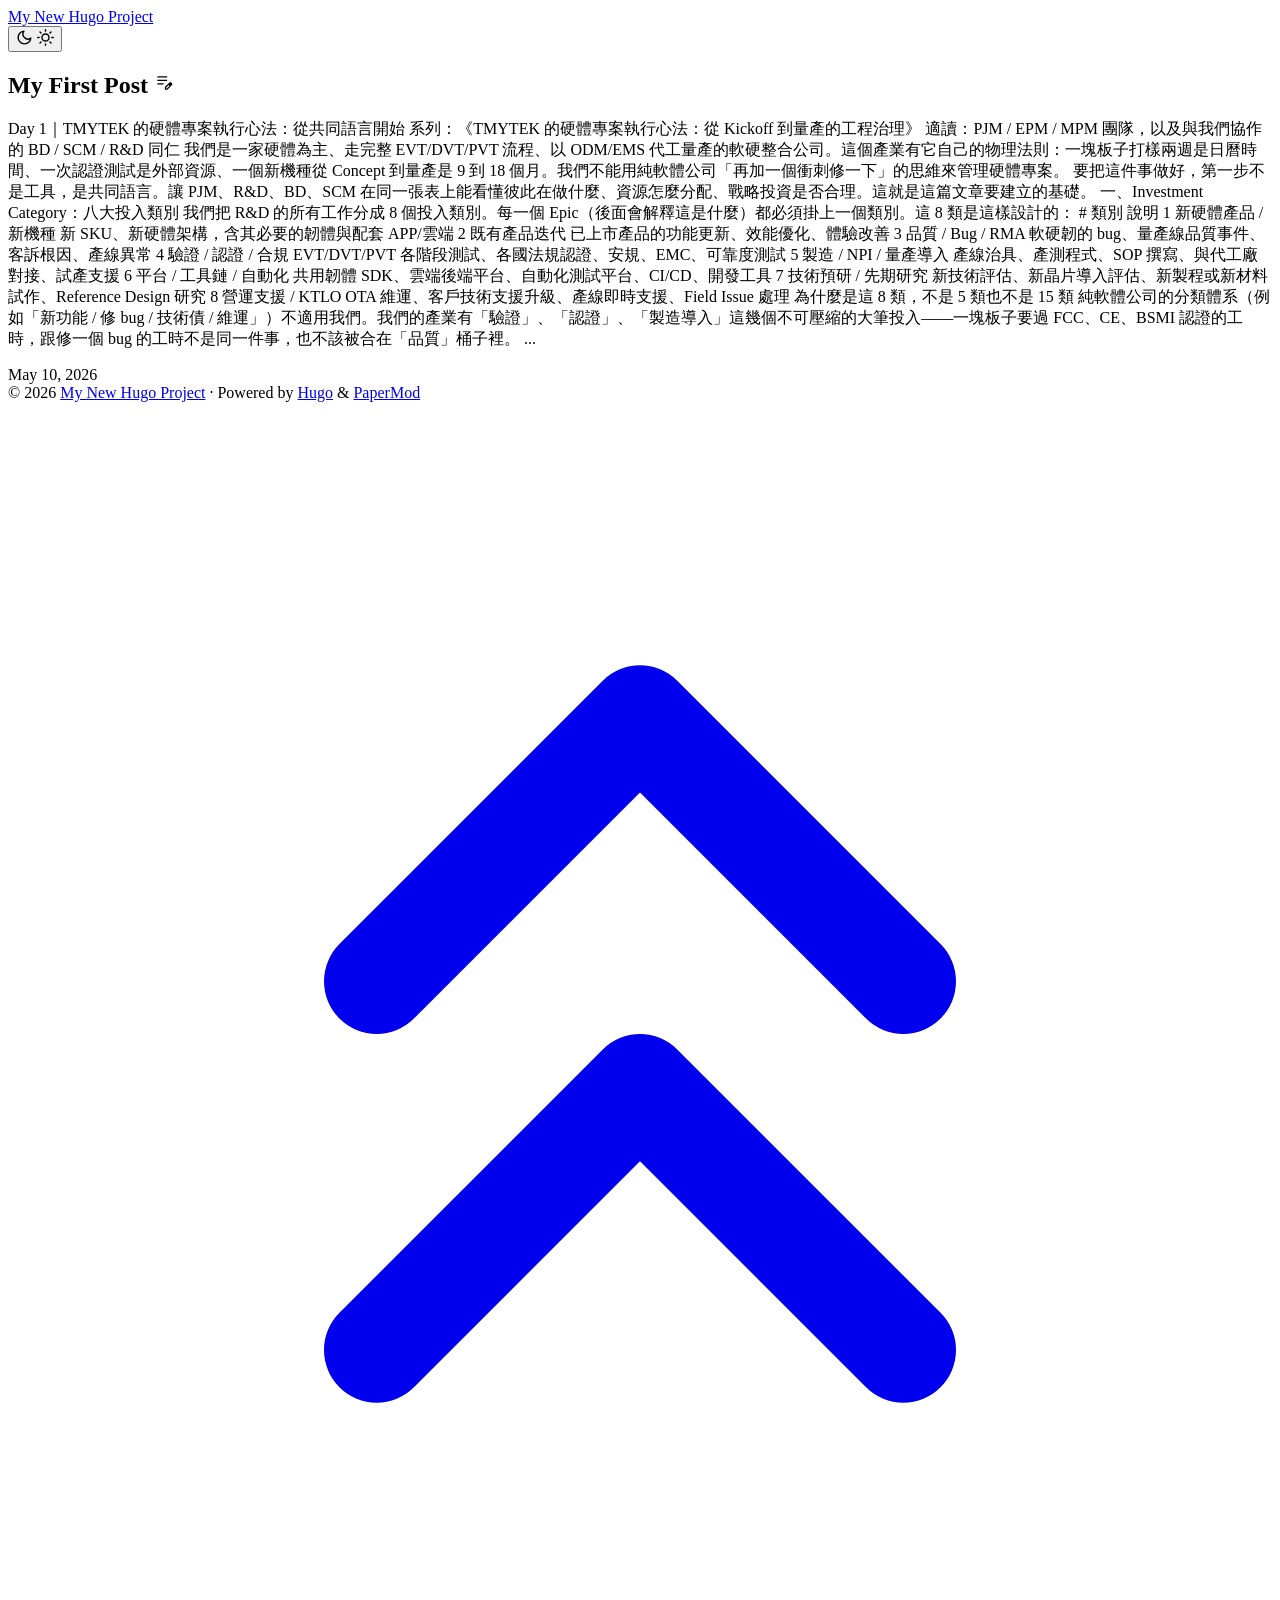
==== public/index.html @ c67ba468 "Initial commit" ====
<!DOCTYPE html>
<html lang="en" dir="auto" data-theme="auto">

<head>
	<meta name="generator" content="Hugo 0.161.1"><script src="/livereload.js?mindelay=10&amp;v=2&amp;port=1313&amp;path=livereload" data-no-instant defer></script><meta charset="utf-8">
<meta http-equiv="X-UA-Compatible" content="IE=edge">
<meta name="viewport" content="width=device-width, initial-scale=1, shrink-to-fit=no">
<meta name="robots" content="noindex, nofollow">
<title>My New Hugo Project</title>

<meta name="description" content="">
<meta name="author" content="">
<link rel="canonical" href="http://localhost:1313/">
<link crossorigin="anonymous" href="/assets/css/stylesheet.a1a1b118b3e83435265dc39da18e54244bcc0e5481d1d034aadc0c899c51e15c.css" integrity="sha256-oaGxGLPoNDUmXcOdoY5UJEvMDlSB0dA0qtwMiZxR4Vw=" rel="preload stylesheet" as="style">
<link rel="icon" href="http://localhost:1313/favicon.ico">
<link rel="icon" type="image/png" sizes="16x16" href="http://localhost:1313/favicon-16x16.png">
<link rel="icon" type="image/png" sizes="32x32" href="http://localhost:1313/favicon-32x32.png">
<link rel="apple-touch-icon" href="http://localhost:1313/apple-touch-icon.png">
<link rel="mask-icon" href="http://localhost:1313/safari-pinned-tab.svg">
<meta name="theme-color" content="#2e2e33">
<meta name="msapplication-TileColor" content="#2e2e33">
<link rel="alternate" type="application/rss+xml" href="http://localhost:1313/index.xml" title="rss">
<link rel="alternate" hreflang="en" href="http://localhost:1313/">
<noscript>
    <style>
        #theme-toggle,
        .top-link {
            display: none;
        }

    </style>
    <style>
        @media (prefers-color-scheme: dark) {
            :root {
                --theme: rgb(29, 30, 32);
                --entry: rgb(46, 46, 51);
                --primary: rgb(218, 218, 219);
                --secondary: rgb(155, 156, 157);
                --tertiary: rgb(65, 66, 68);
                --content: rgb(196, 196, 197);
                --code-block-bg: rgb(46, 46, 51);
                --code-bg: rgb(55, 56, 62);
                --border: rgb(51, 51, 51);
                color-scheme: dark;
            }

            .list {
                background: var(--theme);
            }

            .toc {
                background: var(--entry);
            }
        }

    </style>
</noscript>
<script>
    if (localStorage.getItem("pref-theme") === "dark") {
        document.querySelector("html").dataset.theme = 'dark';
    } else if (localStorage.getItem("pref-theme") === "light") {
       document.querySelector("html").dataset.theme = 'light';
    } else if (window.matchMedia('(prefers-color-scheme: dark)').matches) {
        document.querySelector("html").dataset.theme = 'dark';
    } else {
        document.querySelector("html").dataset.theme = 'light';
    }

</script>
</head>
<body class="list" id="top">
    <header class="header">
    <nav class="header-nav">
        <div class="logo">
            <a href="http://localhost:1313/" accesskey="h" title="My New Hugo Project (Alt + H)">My New Hugo Project</a>
            <div class="logo-switches">
                <button id="theme-toggle" class="theme-toggle" accesskey="t" title="(Alt + T)" aria-label="Toggle theme">
                    <svg class="moon" xmlns="http://www.w3.org/2000/svg" width="17" height="17" viewBox="0 0 24 24"
                        fill="none" stroke="currentColor" stroke-width="2" stroke-linecap="round"
                        stroke-linejoin="round">
                        <path d="M21 12.79A9 9 0 1 1 11.21 3 7 7 0 0 0 21 12.79z"></path>
                    </svg>
                    <svg class="sun" xmlns="http://www.w3.org/2000/svg" width="17" height="17" viewBox="0 0 24 24"
                        fill="none" stroke="currentColor" stroke-width="2" stroke-linecap="round"
                        stroke-linejoin="round">
                        <circle cx="12" cy="12" r="5"></circle>
                        <line x1="12" y1="1" x2="12" y2="3"></line>
                        <line x1="12" y1="21" x2="12" y2="23"></line>
                        <line x1="4.22" y1="4.22" x2="5.64" y2="5.64"></line>
                        <line x1="18.36" y1="18.36" x2="19.78" y2="19.78"></line>
                        <line x1="1" y1="12" x2="3" y2="12"></line>
                        <line x1="21" y1="12" x2="23" y2="12"></line>
                        <line x1="4.22" y1="19.78" x2="5.64" y2="18.36"></line>
                        <line x1="18.36" y1="5.64" x2="19.78" y2="4.22"></line>
                    </svg>
                </button>
            </div>
        </div>
        <ul id="menu" class="menu">
        </ul>
    </nav>
</header>
<main class="main"> 

<article class="first-entry"> 
  <header class="entry-header">
    <h2 class="entry-hint-parent">My First Post
      <span class="entry-hint" title="Draft">
        <svg xmlns="http://www.w3.org/2000/svg" height="20" viewBox="0 -960 960 960" fill="currentColor">
          <path
            d="M160-410v-60h300v60H160Zm0-165v-60h470v60H160Zm0-165v-60h470v60H160Zm360 580v-123l221-220q9-9 20-13t22-4q12 0 23 4.5t20 13.5l37 37q9 9 13 20t4 22q0 11-4.5 22.5T862.09-380L643-160H520Zm300-263-37-37 37 37ZM580-220h38l121-122-18-19-19-18-122 121v38Zm141-141-19-18 37 37-18-19Z" />
        </svg>
      </span>
    </h2>
  </header>
  <div class="entry-content">
    <p>Day 1｜TMYTEK 的硬體專案執行心法：從共同語言開始 系列：《TMYTEK 的硬體專案執行心法：從 Kickoff 到量產的工程治理》 適讀：PJM / EPM / MPM 團隊，以及與我們協作的 BD / SCM / R&amp;D 同仁
我們是一家硬體為主、走完整 EVT/DVT/PVT 流程、以 ODM/EMS 代工量產的軟硬整合公司。這個產業有它自己的物理法則：一塊板子打樣兩週是日曆時間、一次認證測試是外部資源、一個新機種從 Concept 到量產是 9 到 18 個月。我們不能用純軟體公司「再加一個衝刺修一下」的思維來管理硬體專案。
要把這件事做好，第一步不是工具，是共同語言。讓 PJM、R&amp;D、BD、SCM 在同一張表上能看懂彼此在做什麼、資源怎麼分配、戰略投資是否合理。這就是這篇文章要建立的基礎。
一、Investment Category：八大投入類別 我們把 R&amp;D 的所有工作分成 8 個投入類別。每一個 Epic（後面會解釋這是什麼）都必須掛上一個類別。這 8 類是這樣設計的：
# 類別 說明 1 新硬體產品 / 新機種 新 SKU、新硬體架構，含其必要的韌體與配套 APP/雲端 2 既有產品迭代 已上市產品的功能更新、效能優化、體驗改善 3 品質 / Bug / RMA 軟硬韌的 bug、量產線品質事件、客訴根因、產線異常 4 驗證 / 認證 / 合規 EVT/DVT/PVT 各階段測試、各國法規認證、安規、EMC、可靠度測試 5 製造 / NPI / 量產導入 產線治具、產測程式、SOP 撰寫、與代工廠對接、試產支援 6 平台 / 工具鏈 / 自動化 共用韌體 SDK、雲端後端平台、自動化測試平台、CI/CD、開發工具 7 技術預研 / 先期研究 新技術評估、新晶片導入評估、新製程或新材料試作、Reference Design 研究 8 營運支援 / KTLO OTA 維運、客戶技術支援升級、產線即時支援、Field Issue 處理 為什麼是這 8 類，不是 5 類也不是 15 類 純軟體公司的分類體系（例如「新功能 / 修 bug / 技術債 / 維運」）不適用我們。我們的產業有「驗證」、「認證」、「製造導入」這幾個不可壓縮的大筆投入——一塊板子要過 FCC、CE、BSMI 認證的工時，跟修一個 bug 的工時不是同一件事，也不該被合在「品質」桶子裡。
...</p>
  </div>
  <footer class="entry-footer">

<span title='2026-05-10 12:37:40 +0800 CST'>May 10, 2026</span></footer>
  <a class="entry-link" aria-label="post link to My First Post" href="http://localhost:1313/posts/day1_structure/"></a>
</article>
    </main>
    
<footer class="footer">
        <span>&copy; 2026 <a href="http://localhost:1313/">My New Hugo Project</a></span> · 

    
    
    <span>
        Powered by
        <a href="https://gohugo.io/?utm_source=papermod" rel="noopener" target="_blank">Hugo</a> &
        <a href="https://github.com/adityatelange/hugo-PaperMod/" rel="noopener" target="_blank">PaperMod</a>
    </span>
</footer>
<a href="#top" id="top-link" class="top-link hidden" aria-label="go to top" title="Go to Top (Alt + G)" accesskey="g">
    <svg xmlns="http://www.w3.org/2000/svg" viewBox="0 0 24 24" fill="none" stroke="currentColor" stroke-width="2"
        stroke-linecap="round" stroke-linejoin="round" class="feather feather-chevrons-up">
        <polyline points="17 11 12 6 7 11"></polyline>
        <polyline points="17 18 12 13 7 18"></polyline>
    </svg>
</a>

<script>
    let menu = document.getElementById('menu');
    if (menu) {
        
        const scrollPosition = localStorage.getItem("menu-scroll-position");
        if (scrollPosition) {
            menu.scrollLeft = parseInt(scrollPosition, 10);
        }
        
        menu.onscroll = function () {
            localStorage.setItem("menu-scroll-position", menu.scrollLeft);
        }
    }

    document.querySelectorAll('a[href^="#"]').forEach(anchor => {
        anchor.addEventListener("click", function (e) {
            e.preventDefault();
            var id = this.getAttribute("href").substr(1);
            if (!window.matchMedia('(prefers-reduced-motion: reduce)').matches) {
                document.querySelector(`[id='${decodeURIComponent(id)}']`).scrollIntoView({
                    behavior: "smooth"
                });
            } else {
                document.querySelector(`[id='${decodeURIComponent(id)}']`).scrollIntoView();
            }
            if (id === "top") {
                history.replaceState(null, null, " ");
            } else {
                history.pushState(null, null, `#${id}`);
            }
        });
    });

</script>
<script>
    var toplink = document.getElementById("top-link");
    window.onscroll = function () {
        const scrollThreshold = window.innerHeight;
        if (document.body.scrollTop > scrollThreshold || document.documentElement.scrollTop > scrollThreshold) {
            toplink.classList.remove("hidden");
        } else {
            toplink.classList.add("hidden");
        }
    };

</script>
<script>
    document.getElementById("theme-toggle").addEventListener("click", () => {
        const html = document.querySelector("html");
        if (html.dataset.theme === "dark") {
            html.dataset.theme = 'light';
            localStorage.setItem("pref-theme", 'light');
        } else {
            html.dataset.theme = 'dark';
            localStorage.setItem("pref-theme", 'dark');
        }
    })

</script>
</body>

</html>
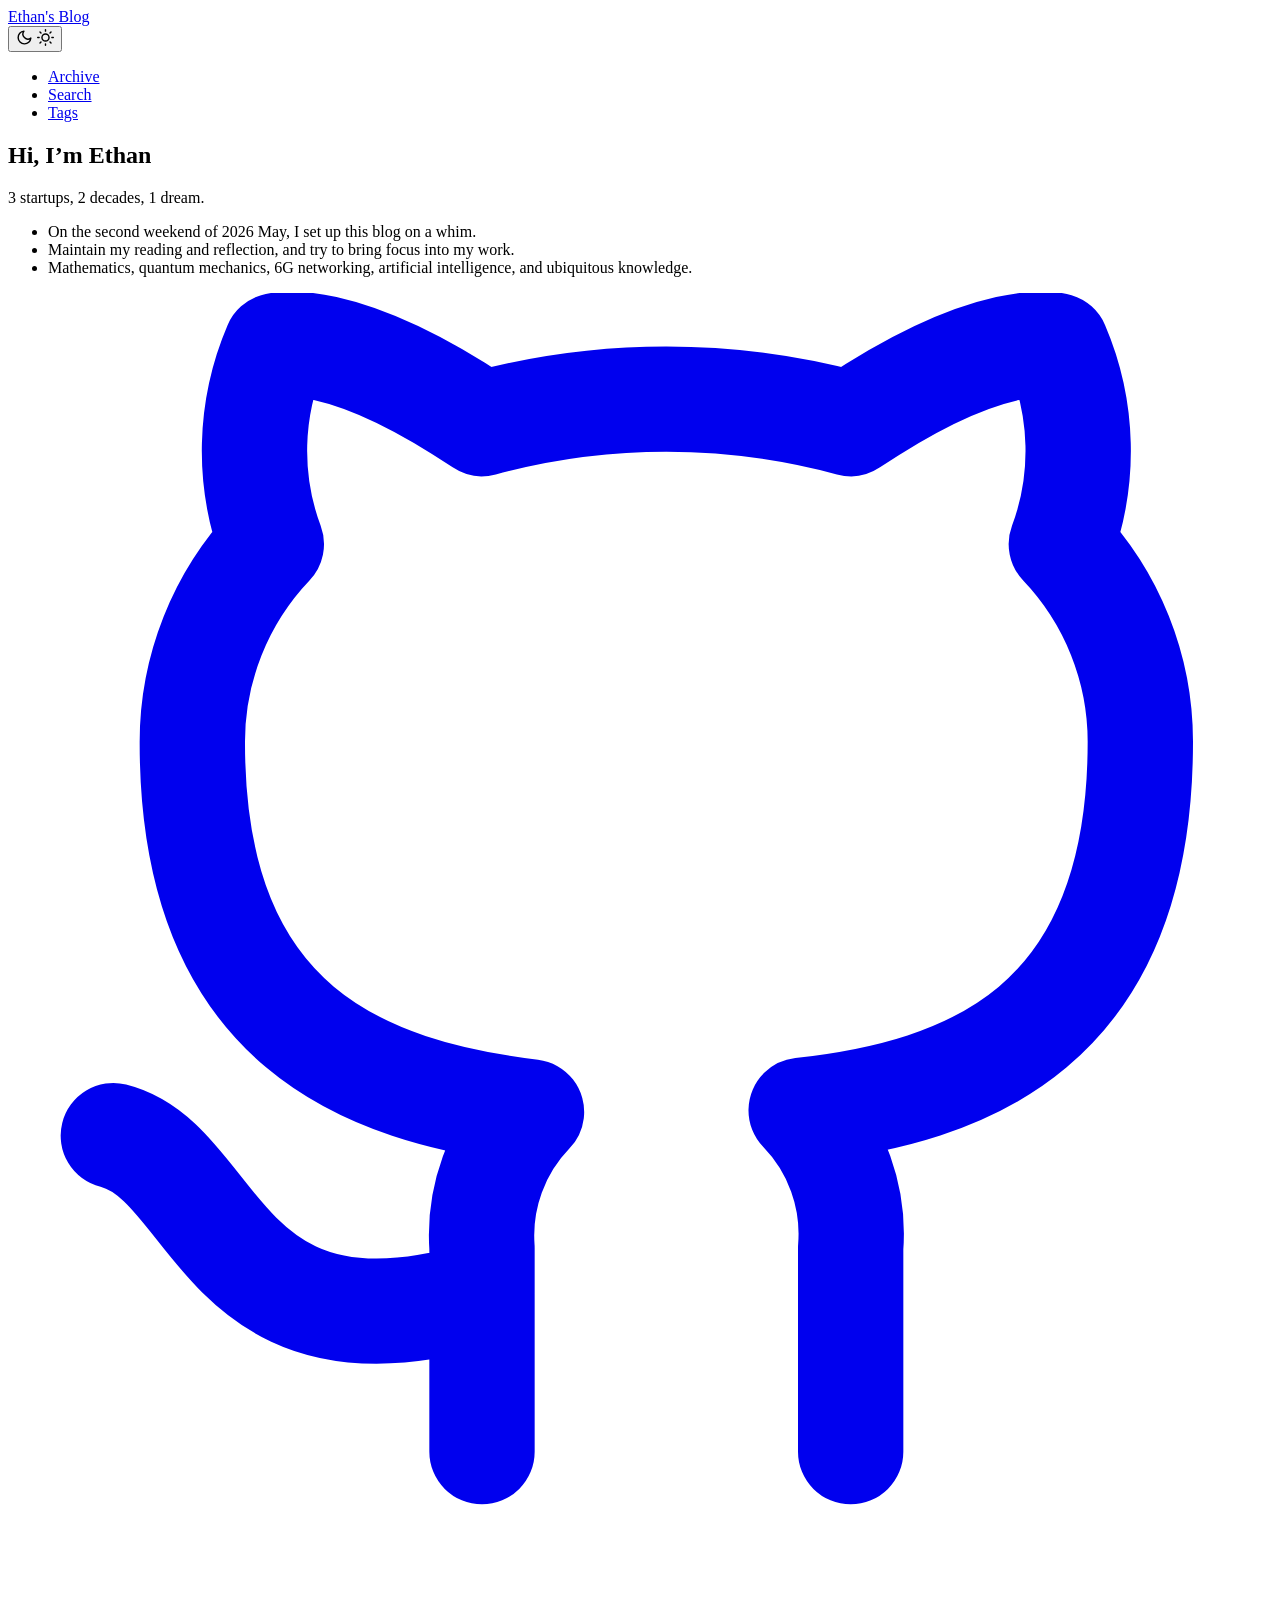
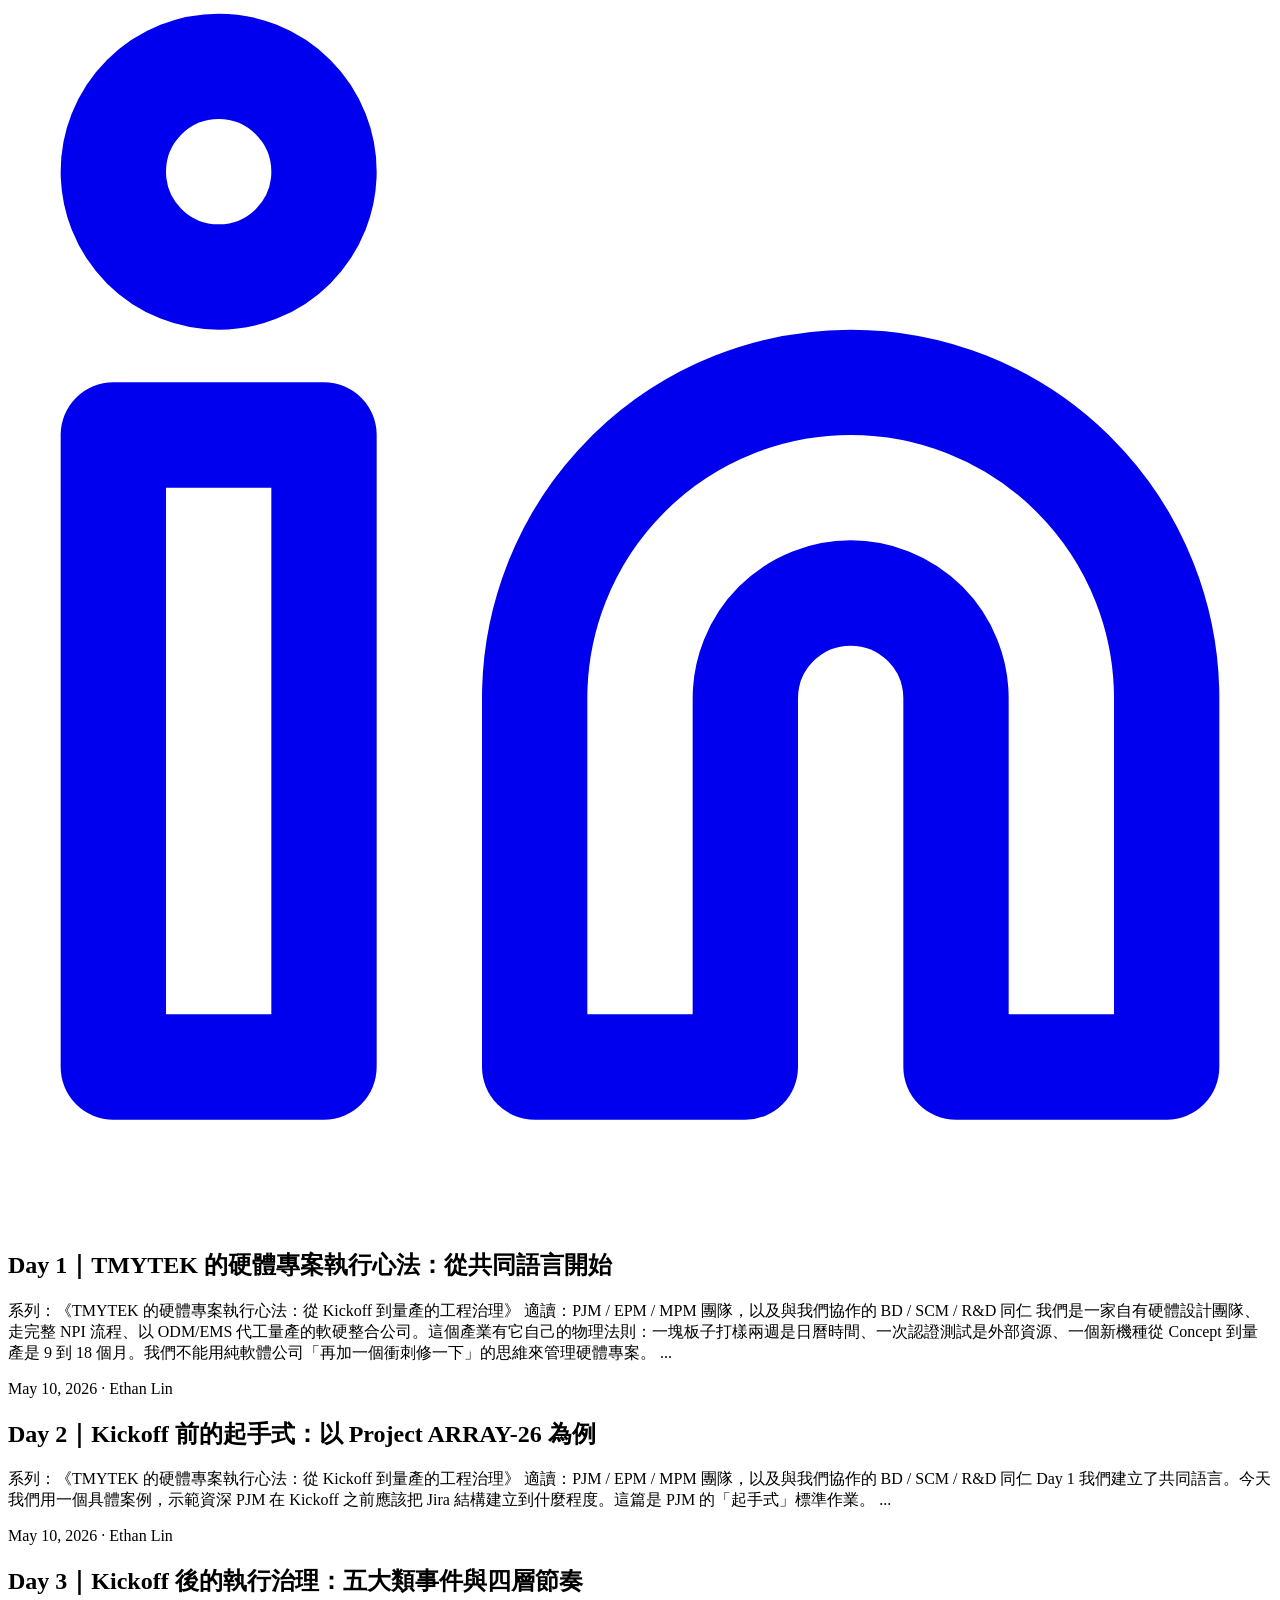
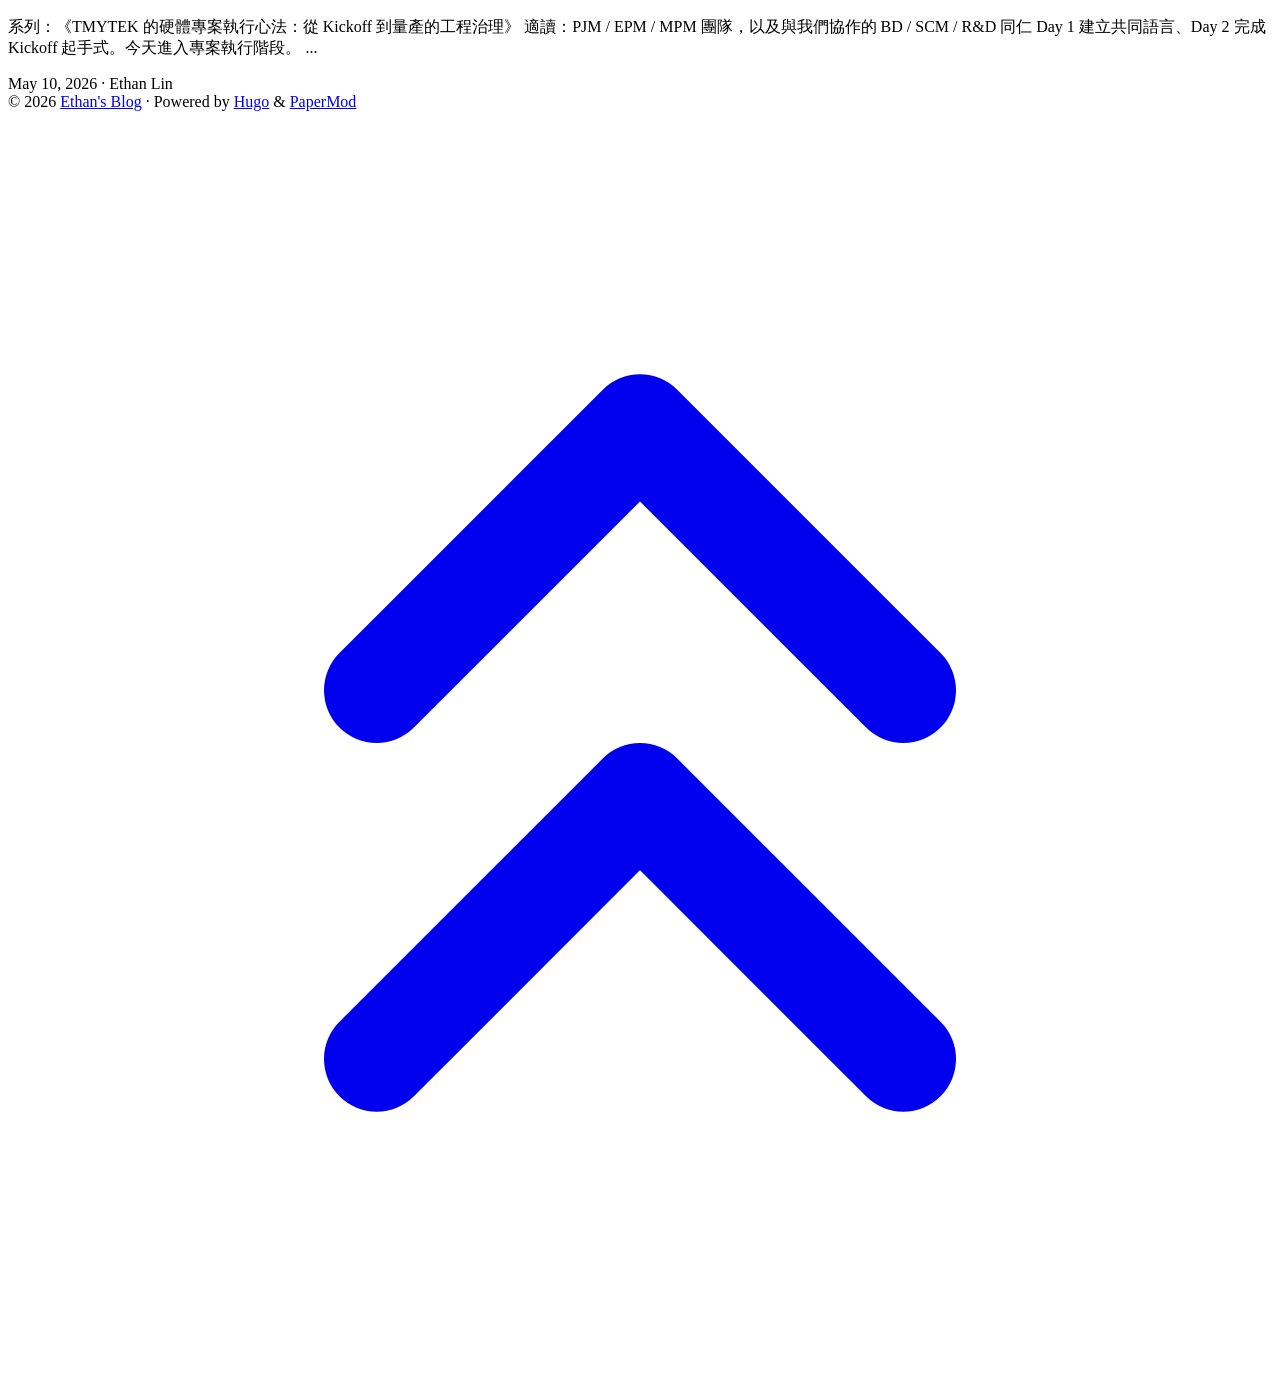
==== commit 6682cf86: "Blog revision" ====
--- a/public/index.html
+++ b/public/index.html
@@ -5,13 +5,13 @@
 	<meta name="generator" content="Hugo 0.161.1"><script src="/livereload.js?mindelay=10&amp;v=2&amp;port=1313&amp;path=livereload" data-no-instant defer></script><meta charset="utf-8">
 <meta http-equiv="X-UA-Compatible" content="IE=edge">
 <meta name="viewport" content="width=device-width, initial-scale=1, shrink-to-fit=no">
-<meta name="robots" content="noindex, nofollow">
-<title>My New Hugo Project</title>
-
-<meta name="description" content="">
-<meta name="author" content="">
+<meta name="robots" content="index, follow">
+<title>Ethan&#39;s Blog</title>
+
+<meta name="description" content="Ethan Lin 的創業與生活筆記">
+<meta name="author" content="Ethan Lin">
 <link rel="canonical" href="http://localhost:1313/">
-<link crossorigin="anonymous" href="/assets/css/stylesheet.a1a1b118b3e83435265dc39da18e54244bcc0e5481d1d034aadc0c899c51e15c.css" integrity="sha256-oaGxGLPoNDUmXcOdoY5UJEvMDlSB0dA0qtwMiZxR4Vw=" rel="preload stylesheet" as="style">
+<link crossorigin="anonymous" href="/assets/css/stylesheet.26d4b14e2db52c2d8dd96a14e433e0911502c825f55711c569be05732d8147fb.css" integrity="sha256-JtSxTi21LC2N2WoU5DPgkRUCyCX1VxHFab4Fcy2BR/s=" rel="preload stylesheet" as="style">
 <link rel="icon" href="http://localhost:1313/favicon.ico">
 <link rel="icon" type="image/png" sizes="16x16" href="http://localhost:1313/favicon-16x16.png">
 <link rel="icon" type="image/png" sizes="32x32" href="http://localhost:1313/favicon-32x32.png">
@@ -20,6 +20,7 @@
 <meta name="theme-color" content="#2e2e33">
 <meta name="msapplication-TileColor" content="#2e2e33">
 <link rel="alternate" type="application/rss+xml" href="http://localhost:1313/index.xml" title="rss">
+<link rel="alternate" type="application/json" href="http://localhost:1313/index.json" title="json">
 <link rel="alternate" hreflang="en" href="http://localhost:1313/">
 <noscript>
     <style>
@@ -66,13 +67,36 @@
         document.querySelector("html").dataset.theme = 'light';
     }
 
+</script><meta property="og:url" content="http://localhost:1313/">
+  <meta property="og:site_name" content="Ethan&#39;s Blog">
+  <meta property="og:title" content="Ethan&#39;s Blog">
+  <meta property="og:description" content="Ethan Lin 的創業與生活筆記">
+  <meta property="og:locale" content="zh_tw">
+  <meta property="og:type" content="website">
+
+  <meta name="twitter:card" content="summary">
+  <meta name="twitter:title" content="Ethan&#39;s Blog">
+  <meta name="twitter:description" content="Ethan Lin 的創業與生活筆記">
+
+<script type="application/ld+json">
+{
+  "@context": "https://schema.org",
+  "@type": "Organization",
+  "name": "Ethan's Blog",
+  "url": "http://localhost:1313/",
+  "description": "Ethan Lin 的創業與生活筆記",
+  "logo": "http://localhost:1313/favicon.ico",
+  "sameAs": [
+      "https://github.com/ethan-tmytek", "https://www.linkedin.com/in/ethan-lin-7058133b/"
+  ]
+}
 </script>
 </head>
 <body class="list" id="top">
     <header class="header">
     <nav class="header-nav">
         <div class="logo">
-            <a href="http://localhost:1313/" accesskey="h" title="My New Hugo Project (Alt + H)">My New Hugo Project</a>
+            <a href="http://localhost:1313/" accesskey="h" title="Ethan&#39;s Blog (Alt + H)">Ethan&#39;s Blog</a>
             <div class="logo-switches">
                 <button id="theme-toggle" class="theme-toggle" accesskey="t" title="(Alt + T)" aria-label="Toggle theme">
                     <svg class="moon" xmlns="http://www.w3.org/2000/svg" width="17" height="17" viewBox="0 0 24 24"
@@ -97,39 +121,115 @@
             </div>
         </div>
         <ul id="menu" class="menu">
+            <li>
+                <a href="http://localhost:1313/archives" title="Archive">
+                    <span>Archive</span>
+                </a>
+            </li>
+            <li>
+                <a href="http://localhost:1313/search" title="Search (Alt &#43; /)" accesskey=/>
+                    <span>Search</span>
+                </a>
+            </li>
+            <li>
+                <a href="http://localhost:1313/tags" title="Tags">
+                    <span>Tags</span>
+                </a>
+            </li>
         </ul>
     </nav>
 </header>
 <main class="main"> 
-
-<article class="first-entry"> 
+<article class="first-entry home-info">
+    <header class="entry-header">
+        <h1>Hi, I&rsquo;m Ethan</h1>
+    </header>
+    <div class="entry-content md-content">
+        
+        <p>3 startups, 2 decades, 1 dream.</p>
+<ul>
+<li>On the second weekend of 2026 May, I set up this blog on a whim.</li>
+<li>Maintain my reading and reflection, and try to bring focus into my work.</li>
+<li>Mathematics, quantum mechanics, 6G networking, artificial intelligence, and ubiquitous knowledge.</li>
+</ul>
+
+    </div>
+    <footer class="entry-footer">
+        <div class="social-icons" >
+    <a href="https://github.com/ethan-tmytek" target="_blank" rel="noopener noreferrer me"
+        title="Github">
+        <svg xmlns="http://www.w3.org/2000/svg" viewBox="0 0 24 24" fill="none" stroke="currentColor" stroke-width="2"
+    stroke-linecap="round" stroke-linejoin="round">
+    <path
+        d="M9 19c-5 1.5-5-2.5-7-3m14 6v-3.87a3.37 3.37 0 0 0-.94-2.61c3.14-.35 6.44-1.54 6.44-7A5.44 5.44 0 0 0 20 4.77 5.07 5.07 0 0 0 19.91 1S18.73.65 16 2.48a13.38 13.38 0 0 0-7 0C6.27.65 5.09 1 5.09 1A5.07 5.07 0 0 0 5 4.77a5.44 5.44 0 0 0-1.5 3.78c0 5.42 3.3 6.61 6.44 7A3.37 3.37 0 0 0 9 18.13V22">
+    </path>
+</svg>
+    </a>
+    <a href="https://www.linkedin.com/in/ethan-lin-7058133b/" target="_blank" rel="noopener noreferrer me"
+        title="Linkedin">
+        <svg xmlns="http://www.w3.org/2000/svg" viewBox="0 0 24 24" fill="none" stroke="currentColor" stroke-width="2"
+    stroke-linecap="round" stroke-linejoin="round">
+    <path d="M16 8a6 6 0 0 1 6 6v7h-4v-7a2 2 0 0 0-2-2 2 2 0 0 0-2 2v7h-4v-7a6 6 0 0 1 6-6z"></path>
+    <rect x="2" y="9" width="4" height="12"></rect>
+    <circle cx="4" cy="4" r="2"></circle>
+</svg>
+    </a>
+</div>
+
+    </footer>
+</article>
+
+<article class="post-entry"> 
   <header class="entry-header">
-    <h2 class="entry-hint-parent">My First Post
-      <span class="entry-hint" title="Draft">
-        <svg xmlns="http://www.w3.org/2000/svg" height="20" viewBox="0 -960 960 960" fill="currentColor">
-          <path
-            d="M160-410v-60h300v60H160Zm0-165v-60h470v60H160Zm0-165v-60h470v60H160Zm360 580v-123l221-220q9-9 20-13t22-4q12 0 23 4.5t20 13.5l37 37q9 9 13 20t4 22q0 11-4.5 22.5T862.09-380L643-160H520Zm300-263-37-37 37 37ZM580-220h38l121-122-18-19-19-18-122 121v38Zm141-141-19-18 37 37-18-19Z" />
-        </svg>
-      </span>
+    <h2 class="entry-hint-parent">Day 1｜TMYTEK 的硬體專案執行心法：從共同語言開始
     </h2>
   </header>
   <div class="entry-content">
-    <p>Day 1｜TMYTEK 的硬體專案執行心法：從共同語言開始 系列：《TMYTEK 的硬體專案執行心法：從 Kickoff 到量產的工程治理》 適讀：PJM / EPM / MPM 團隊，以及與我們協作的 BD / SCM / R&amp;D 同仁
-我們是一家硬體為主、走完整 EVT/DVT/PVT 流程、以 ODM/EMS 代工量產的軟硬整合公司。這個產業有它自己的物理法則：一塊板子打樣兩週是日曆時間、一次認證測試是外部資源、一個新機種從 Concept 到量產是 9 到 18 個月。我們不能用純軟體公司「再加一個衝刺修一下」的思維來管理硬體專案。
-要把這件事做好，第一步不是工具，是共同語言。讓 PJM、R&amp;D、BD、SCM 在同一張表上能看懂彼此在做什麼、資源怎麼分配、戰略投資是否合理。這就是這篇文章要建立的基礎。
-一、Investment Category：八大投入類別 我們把 R&amp;D 的所有工作分成 8 個投入類別。每一個 Epic（後面會解釋這是什麼）都必須掛上一個類別。這 8 類是這樣設計的：
-# 類別 說明 1 新硬體產品 / 新機種 新 SKU、新硬體架構，含其必要的韌體與配套 APP/雲端 2 既有產品迭代 已上市產品的功能更新、效能優化、體驗改善 3 品質 / Bug / RMA 軟硬韌的 bug、量產線品質事件、客訴根因、產線異常 4 驗證 / 認證 / 合規 EVT/DVT/PVT 各階段測試、各國法規認證、安規、EMC、可靠度測試 5 製造 / NPI / 量產導入 產線治具、產測程式、SOP 撰寫、與代工廠對接、試產支援 6 平台 / 工具鏈 / 自動化 共用韌體 SDK、雲端後端平台、自動化測試平台、CI/CD、開發工具 7 技術預研 / 先期研究 新技術評估、新晶片導入評估、新製程或新材料試作、Reference Design 研究 8 營運支援 / KTLO OTA 維運、客戶技術支援升級、產線即時支援、Field Issue 處理 為什麼是這 8 類，不是 5 類也不是 15 類 純軟體公司的分類體系（例如「新功能 / 修 bug / 技術債 / 維運」）不適用我們。我們的產業有「驗證」、「認證」、「製造導入」這幾個不可壓縮的大筆投入——一塊板子要過 FCC、CE、BSMI 認證的工時，跟修一個 bug 的工時不是同一件事，也不該被合在「品質」桶子裡。
+    <p> 系列：《TMYTEK 的硬體專案執行心法：從 Kickoff 到量產的工程治理》 適讀：PJM / EPM / MPM 團隊，以及與我們協作的 BD / SCM / R&amp;D 同仁
+我們是一家自有硬體設計團隊、走完整 NPI 流程、以 ODM/EMS 代工量產的軟硬整合公司。這個產業有它自己的物理法則：一塊板子打樣兩週是日曆時間、一次認證測試是外部資源、一個新機種從 Concept 到量產是 9 到 18 個月。我們不能用純軟體公司「再加一個衝刺修一下」的思維來管理硬體專案。
 ...</p>
   </div>
   <footer class="entry-footer">
 
-<span title='2026-05-10 12:37:40 +0800 CST'>May 10, 2026</span></footer>
-  <a class="entry-link" aria-label="post link to My First Post" href="http://localhost:1313/posts/day1_structure/"></a>
+<span title='2026-05-10 12:37:40 +0800 CST'>May 10, 2026</span>&nbsp;·&nbsp;<span>Ethan Lin</span></footer>
+  <a class="entry-link" aria-label="post link to Day 1｜TMYTEK 的硬體專案執行心法：從共同語言開始" href="http://localhost:1313/posts/day1_structure/"></a>
+</article>
+
+<article class="post-entry"> 
+  <header class="entry-header">
+    <h2 class="entry-hint-parent">Day 2｜Kickoff 前的起手式：以 Project ARRAY-26 為例
+    </h2>
+  </header>
+  <div class="entry-content">
+    <p> 系列：《TMYTEK 的硬體專案執行心法：從 Kickoff 到量產的工程治理》 適讀：PJM / EPM / MPM 團隊，以及與我們協作的 BD / SCM / R&amp;D 同仁
+Day 1 我們建立了共同語言。今天我們用一個具體案例，示範資深 PJM 在 Kickoff 之前應該把 Jira 結構建立到什麼程度。這篇是 PJM 的「起手式」標準作業。
+...</p>
+  </div>
+  <footer class="entry-footer">
+
+<span title='2026-05-10 12:37:40 +0800 CST'>May 10, 2026</span>&nbsp;·&nbsp;<span>Ethan Lin</span></footer>
+  <a class="entry-link" aria-label="post link to Day 2｜Kickoff 前的起手式：以 Project ARRAY-26 為例" href="http://localhost:1313/posts/day2_kickoff/"></a>
+</article>
+
+<article class="post-entry"> 
+  <header class="entry-header">
+    <h2 class="entry-hint-parent">Day 3｜Kickoff 後的執行治理：五大類事件與四層節奏
+    </h2>
+  </header>
+  <div class="entry-content">
+    <p> 系列：《TMYTEK 的硬體專案執行心法：從 Kickoff 到量產的工程治理》 適讀：PJM / EPM / MPM 團隊，以及與我們協作的 BD / SCM / R&amp;D 同仁
+Day 1 建立共同語言、Day 2 完成 Kickoff 起手式。今天進入專案執行階段。
+...</p>
+  </div>
+  <footer class="entry-footer">
+
+<span title='2026-05-10 12:37:40 +0800 CST'>May 10, 2026</span>&nbsp;·&nbsp;<span>Ethan Lin</span></footer>
+  <a class="entry-link" aria-label="post link to Day 3｜Kickoff 後的執行治理：五大類事件與四層節奏" href="http://localhost:1313/posts/day3_execution/"></a>
 </article>
     </main>
     
 <footer class="footer">
-        <span>&copy; 2026 <a href="http://localhost:1313/">My New Hugo Project</a></span> · 
+        <span>&copy; 2026 <a href="http://localhost:1313/">Ethan&#39;s Blog</a></span> · 
 
     
     
